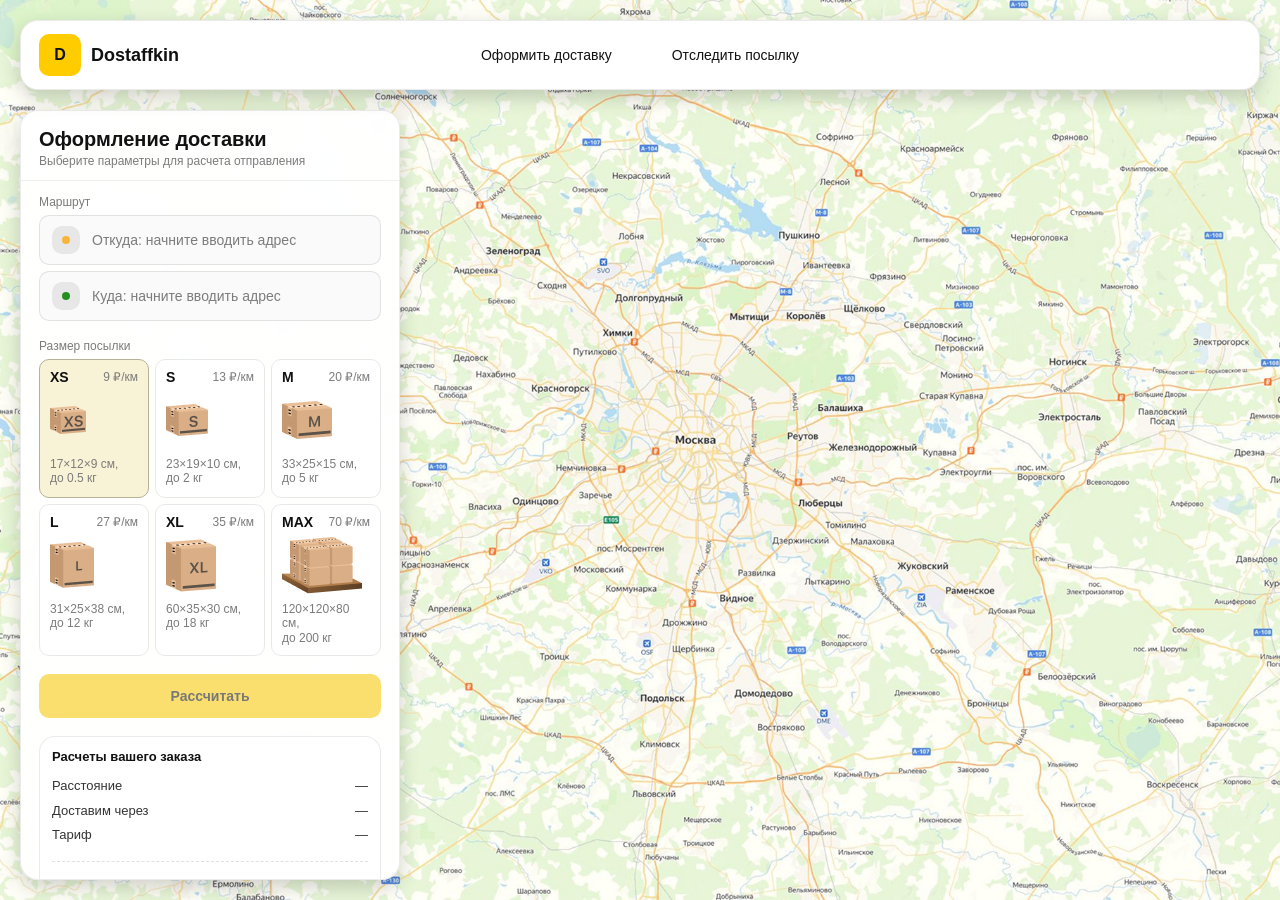
==== order.html @ 6a7c092a "added order page" ====
<!doctype html>
<html lang="ru">
  <head>
    <meta charset="utf-8" />
    <meta
      name="viewport"
      content="width=device-width,initial-scale=1,maximum-scale=1,user-scalable=0"
    />
    <title>Оформление доставки</title>

    <link rel="stylesheet" href="styles/base.css" />
    <link rel="stylesheet" href="styles/base_adaptive.css" />

    <link rel="stylesheet" href="styles/order.css" />
    <link rel="stylesheet" href="styles/order_adaptive.css" />
  </head>
  <body>
    <div id="map"></div>
    <header class="header">
      <a class="header-brand" href="#">
        <div class="header-logo">D</div>
        <div class="header-title">Dostaffkin</div>
      </a>
      <nav class="header-menu">
        <a class="header-link" href="#">Оформить <span>доставку</span></a>
        <a class="header-link" href="#">Отследить <span>посылку</span></a>
      </nav>
    </header>
    <aside class="main" id="sidebar">
      <div class="main-header">
        <div class="main-title">Оформление доставки</div>
        <div class="main-text">Выберите параметры для расчета отправления</div>
      </div>
      <div class="main-content">
        <div class="main-route">
          <div class="main-block-title">Маршрут</div>
          <div class="main-fields">
            <div class="main-field" id="fromField">
              <div class="main-pin"></div>
              <input
                id="from"
                placeholder="Откуда: начните вводить адрес"
                autocomplete="off"
              />
              <div
                class="main-ac"
                id="fromAc"
                role="listbox"
                aria-label="Подсказки адресов"
              ></div>
            </div>

            <div class="main-field" id="toField">
              <div class="main-pin"></div>
              <input
                id="to"
                placeholder="Куда: начните вводить адрес"
                autocomplete="off"
              />
              <div
                class="main-ac"
                id="toAc"
                role="listbox"
                aria-label="Подсказки адресов"
              ></div>
            </div>
          </div>
        </div>
        <div class="main-package">
          <div class="main-block-title">Размер посылки</div>

          <div class="main-sizes">
            <div class="main-size-card is-active" data-value="xs">
              <div class="main-size-top">
                <div class="main-size-label">XS</div>
                <div class="main-size-rate">9 ₽/км</div>
              </div>
              <div class="main-size-media">
                <img src="images/sizes/xs.png" alt="Короб XS" />
              </div>
              <div class="main-size-description">
                17×12×9 см,<br />до 0.5 кг
              </div>
            </div>

            <div class="main-size-card" data-value="s">
              <div class="main-size-top">
                <div class="main-size-label">S</div>
                <div class="main-size-rate">13 ₽/км</div>
              </div>
              <div class="main-size-media">
                <img src="images/sizes/s.png" alt="Короб S" />
              </div>
              <div class="main-size-description">23×19×10 см,<br />до 2 кг</div>
            </div>

            <div class="main-size-card" data-value="m">
              <div class="main-size-top">
                <div class="main-size-label">M</div>
                <div class="main-size-rate">20 ₽/км</div>
              </div>
              <div class="main-size-media">
                <img src="images/sizes/m.png" alt="Короб M" />
              </div>
              <div class="main-size-description">33×25×15 см,<br />до 5 кг</div>
            </div>

            <div class="main-size-card" data-value="l">
              <div class="main-size-top">
                <div class="main-size-label">L</div>
                <div class="main-size-rate">27 ₽/км</div>
              </div>
              <div class="main-size-media">
                <img src="images/sizes/l.png" alt="Короб L" />
              </div>
              <div class="main-size-description">
                31×25×38 см,<br />до 12 кг
              </div>
            </div>

            <div class="main-size-card" data-value="xl">
              <div class="main-size-top">
                <div class="main-size-label">XL</div>
                <div class="main-size-rate">35 ₽/км</div>
              </div>
              <div class="main-size-media">
                <img src="images/sizes/xl.png" alt="Короб XL" />
              </div>
              <div class="main-size-description">
                60×35×30 см,<br />до 18 кг
              </div>
            </div>

            <div class="main-size-card" data-value="max">
              <div class="main-size-top">
                <div class="main-size-label">MAX</div>
                <div class="main-size-rate">70 ₽/км</div>
              </div>
              <div class="main-size-media main-size-media-palleta">
                <img src="images/sizes/max.png" alt="Паллета" />
              </div>
              <div class="main-size-description">
                120×120×80 см,<br />до 200 кг
              </div>
            </div>
          </div>
        </div>
        <div class="main-calculate-block">
          <button
            id="calc"
            class="button calculate-button"
            type="button"
            disabled
          >
            Рассчитать
          </button>
        </div>
        <div class="main-result" id="result">
          <div class="main-result-title">Расчеты вашего заказа</div>
          <div class="main-result-lines">
            <div class="main-result-line">
              <span>Расстояние</span><span id="distanceValue">—</span>
            </div>
            <div class="main-result-line">
              <span>Доставим через</span><span id="durationValue">—</span>
            </div>
            <div class="main-result-line">
              <span>Тариф</span><span id="rateValue">—</span>
            </div>
          </div>
          <div class="main-price">
            <div class="main-price-label">Итого</div>
            <div class="main-price-value" id="totalValue">—</div>
          </div>
        </div>
        <div class="main-order-box">
          <div class="main-order-form" id="orderForm">
            <div class="main-order-title">Оформление доставки</div>
            <div class="main-block-info-row">
              <div class="main-block-title">Контакты</div>
              <div class="order-fields">
                <div class="main-field">
                  <input
                    id="customerName"
                    placeholder="Ваше имя"
                    autocomplete="off"
                  />
                </div>
                <div class="main-field">
                  <input
                    id="customerPhone"
                    placeholder="Ваш телефон"
                    autocomplete="off"
                    inputmode="tel"
                  />
                </div>
              </div>
            </div>
            <div class="main-block-info-row extra-info">
              <div class="main-block-title">Дополнительная информация</div>
              <div class="main-field textarea">
                <textarea
                  id="comment"
                  placeholder="Детали доставки и комментарии"
                ></textarea>
              </div>
            </div>
            <button
              id="submit"
              class="button main-submit-request"
              type="button"
              disabled
            >
              Отправить заявку
            </button>
          </div>

          <div class="main-order-success" id="orderSuccess">
            <div class="main-success-icon">✓</div>
            <div class="main-success-title">Заявка отправлена!</div>
            <div class="main-success-title">
              Номер отправления – <span id="orderId"></span>
            </div>
            <div class="main-success-subtitle">Мы скоро свяжемся с вами</div>
          </div>
        </div>
      </div>
    </aside>
  </body>
</html>
---- styles/base.css ----
*,
*::before,
*::after {
  box-sizing: border-box;
}

@font-face {
  font-family: "Roboto";
  src: url("../fonts/Roboto-Regular.ttf");
  font-weight: normal;
}

@font-face {
  font-family: "Roboto";
  src: url("../fonts/Roboto-Bold.ttf");
  font-weight: bold;
}

@font-face {
  font-family: "Roboto";
  src: url("../fonts/Roboto-Medium.ttf");
  font-weight: 500;
}

html,
body {
  margin: 0;
  color: #111111;
  font-family: "Roboto", sans-serif;
}

body {
  background: #fdfdfd;
}

.container {
  overflow: hidden;
  min-height: 100vh;
}

.header {
  border-radius: 18px;
  box-shadow: 0 7px 20px 0 #0000002e;
  backdrop-filter: blur(10px);
  background: #ffffff;
  left: 20px;
  border: 1px solid rgba(0, 0, 0, 0.08);
  position: fixed;
  right: 20px;
  top: 20px;
  padding: 14px 18px;
  height: 70px;
  display: flex;
  align-items: center;
  z-index: 6;
}

.header-brand {
  display: flex;
  align-items: center;
  text-decoration: none;
  gap: 10px;
}

.header-logo {
  width: 42px;
  height: 42px;
  border-radius: 10px;
  background: #ffcc00;
  display: grid;
  place-items: center;
  font-weight: bold;
  color: #111;
}

.header-title {
  font-size: 18px;
  font-weight: bold;
  color: #111111;
  text-decoration: none;
}

.header-menu {
  display: flex;
  align-items: center;
  gap: 60px;
  margin: 0;
  position: absolute;
  left: 50%;
  transform: translateX(-50%);
}

.header-link {
  font-size: 14px;
  color: #111111;
  text-decoration: none;
}

.button {
  border: 0;
  outline: none;
  height: 44px;
  border-radius: 10px;
  font-size: 14px;
  font-weight: bold;
  cursor: pointer;
  font-family: inherit;
  transition:
    transform 0.08s ease,
    opacity 0.12s ease;
  background: #dc6133;
  color: #111111;
  text-align: center;
  text-decoration: none;
}

.button:hover {
  background-color: #e5bc19;
}

.button:disabled {
  cursor: not-allowed;
  background-color: #fade6e;
  color: #787878;
  transform: none;
}

.button.button-white {
  background: #ffffff;
  border: 1px solid #111111;
}

.button.button-white:hover {
  background: rgb(241 241 241);
}

.main-field {
  display: flex;
  align-items: center;
  margin-top: 6px;
  gap: 10px;
  border: 1px solid #1111111a;
  background: #fafafa;
  border-radius: 10px;
  padding: 10px 12px;
  position: relative;
  box-sizing: border-box;
  height: 50px;
}

.main-field.textarea {
  height: auto;
}

.main-pin {
  width: 28px;
  height: 28px;
  border-radius: 10px;
  background: rgba(17, 17, 17, 0.08);
  display: grid;
  place-items: center;
  flex: 0 0 auto;
  position: relative;
}

.main-pin::before {
  content: "";
  width: 8px;
  height: 8px;
  border-radius: 999px;
  background: orange;
  opacity: 0.75;
  display: block;
}

.main-field:last-child .main-pin::before {
  background: green;
  opacity: 0.85;
}

input,
textarea {
  width: 100%;
  border: 0;
  outline: none;
  background: transparent;
  font-size: 14px;
  color: #111111;
  font-family: inherit;
}

textarea {
  resize: vertical;
  min-height: 72px;
  padding: 2px 0;
}

input::placeholder,
textarea::placeholder {
  color: #7c7c7c;
}

.main-field:focus-within {
  border-color: rgba(0, 0, 0, 0.2);
  box-shadow: 0 0 0 4px rgba(255, 204, 0, 0.35);
  background: rgba(255, 255, 255, 0.75);
}
---- styles/order.css ----
#map {
  background-image: url("../images/order-bg.jpg");
  background-size: cover;
  position: fixed;
  inset: 0;
}

.main {
  border-radius: 18px;
  box-shadow: 0 7px 20px 0 #0000002e;
  backdrop-filter: blur(10px);
  background: rgba(255, 255, 255, 0.96);
  left: 20px;
  border: 1px solid rgba(0, 0, 0, 0.08);
  position: fixed;
  top: 110px;
  bottom: 20px;
  width: 380px;
  display: flex;
  flex-direction: column;
  overflow: hidden;
  z-index: 5;
}

.main-header {
  padding: 18px 18px 12px 18px;
  border-bottom: 1px solid rgba(0, 0, 0, 0.06);
  display: flex;
  flex-direction: column;
}

.main-title {
  font-size: 20px;
  line-height: 100%;
  font-weight: bold;
}

.main-text {
  font-size: 12px;
  margin-top: 5px;
  color: #7c7c7c;
}

.main-content {
  padding: 14px 18px 18px 18px;
  overflow: auto;
  scrollbar-width: none;
  display: flex;
  flex-direction: column;
  gap: 18px;
  flex: 1;
}

.main-block-title {
  font-size: 12px;
  color: #7c7c7c;
}

.main-route .main-block-title,
.main-package .main-block-title {
  margin-bottom: 6px;
}

.main-sizes {
  display: grid;
  gap: 6px;
  grid-template-columns: repeat(3, 1fr);
}

.main-size-card {
  border: 1px solid #e8e8e7;
  background: #ffffff;
  border-radius: 10px;
  padding: 10px;
  cursor: pointer;
  user-select: none;
  transition:
    transform 0.08s ease,
    border-color 0.12s ease,
    background 0.12s ease;
  min-height: 139px;
}

.main-size-card:hover {
  transform: translateY(-1px);
}

.main-size-card.is-active {
  background-color: #f8f2d6;
  border-color: #b7b196;
}

.main-size-top {
  display: flex;
  align-items: center;
  justify-content: space-between;
}

.main-size-label {
  font-weight: bold;
  font-size: 14px;
  color: #111111;
  line-height: 100%;
}

.main-size-rate {
  font-size: 12px;
  color: #7c7c7c;
  line-height: 100%;
}

.main-size-media {
  margin-top: 8px;
  height: 57px;
}

.main-size-description {
  margin-top: 8px;
  font-size: 12px;
  color: #7c7c7c;
  line-height: 1.2;
}

.calculate-button {
  width: 100%;
}

.main-result {
  border: 1px solid rgba(0, 0, 0, 0.08);
  background: rgba(255, 255, 255, 0.75);
  border-radius: 16px;
  padding: 12px;
  line-height: 1.25;
}

.main-result-title {
  font-weight: bold;
  font-size: 13px;
  color: #111111;
  margin-bottom: 13px;
}

.main-result-lines {
  gap: 8px;
  display: flex;
  flex-direction: column;
}

.main-result-line {
  font-size: 13px;
  color: rgba(17, 17, 17, 0.85);
  display: flex;
  justify-content: space-between;
}

.main-price {
  margin-top: 18px;
  padding-top: 10px;
  border-top: 1px dashed rgba(0, 0, 0, 0.12);
  display: flex;
  align-items: baseline;
  justify-content: space-between;
}

.main-price-label {
  font-size: 12px;
  color: rgba(17, 17, 17, 0.55);
}

.main-price-value {
  font-size: 20px;
  font-weight: bold;
  color: #111111;
  letter-spacing: -0.3px;
}

.main-order-box {
  background: #ffffff;
  border: 1px solid #e8e8e7;
  border-radius: 10px;
  padding: 12px;
}

.main-order-title {
  margin-bottom: 8px;
  font-weight: bold;
  font-size: 14px;
  color: #111111;
}

.main-block-info {
  display: flex;
  flex-direction: column;
  gap: 6px;
}

.order-fields {
  display: grid;
  grid-template-columns: 1fr 1fr;
  column-gap: 10px;
  margin-top: 6px;
}

.main-block-info-row.extra-info {
  display: block;
  margin-top: 13px;
}

.main-submit-request {
  width: 100%;
  margin-top: 6px;
}

.main-order-success {
  display: none;
  text-align: center;
  padding: 22px 12px;
  gap: 12px;
}

.main-order-success.is-visible {
  display: flex;
  flex-direction: column;
  align-items: center;
}

.main-success-icon {
  width: 56px;
  height: 56px;
  border-radius: 50%;
  background: #16a34a;
  color: #ffffff;
  display: grid;
  place-items: center;
  font-size: 30px;
}

.main-success-title {
  font-size: 14px;
  font-weight: bold;
  color: #111111;
}

.main-success-subtitle {
  font-size: 12px;
  color: rgba(17, 17, 17, 0.55);
  line-height: 1.3;
}
---- styles/order_adaptive.css ----
@media (max-width: 767px) {
  .main {
    left: 10px;
    right: 10px;
    top: 50%;
    bottom: 12px;
    width: auto;
    max-width: none;
  }
}

@media (max-width: 420px) {
  .main-sizes {
    grid-template-columns: repeat(2, 1fr);
  }
}
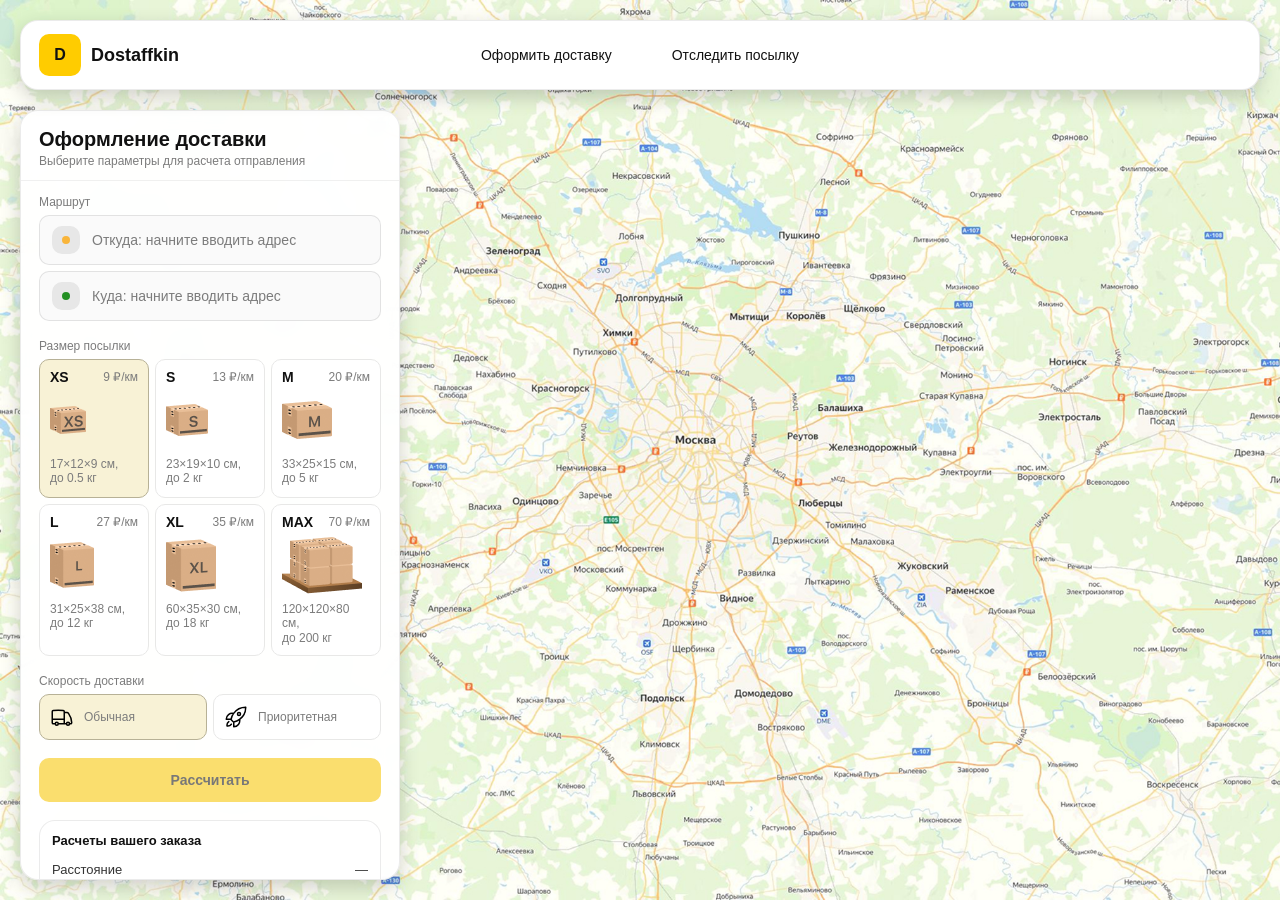
==== commit 3f687af6: "added speed block for order form" ====
--- a/order.html
+++ b/order.html
@@ -17,13 +17,15 @@
   <body>
     <div id="map"></div>
     <header class="header">
-      <a class="header-brand" href="#">
+      <a class="header-brand" href="./index.html">
         <div class="header-logo">D</div>
         <div class="header-title">Dostaffkin</div>
       </a>
       <nav class="header-menu">
         <a class="header-link" href="#">Оформить <span>доставку</span></a>
-        <a class="header-link" href="#">Отследить <span>посылку</span></a>
+        <a class="header-link" href="./track.html"
+          >Отследить <span>посылку</span></a
+        >
       </nav>
     </header>
     <aside class="main" id="sidebar">
@@ -142,6 +144,28 @@
               <div class="main-size-description">
                 120×120×80 см,<br />до 200 кг
               </div>
+            </div>
+          </div>
+        </div>
+        <div class="main-speed">
+          <div class="main-block-title">Скорость доставки</div>
+
+          <div class="main-speeds">
+            <div class="main-speed-card is-active" data-value="regular">
+              <img
+                class="main-speed-media"
+                src="images/icons/regular.svg"
+                alt="Regular"
+              />
+              <div class="main-speed-description">Обычная</div>
+            </div>
+            <div class="main-speed-card" data-value="fast">
+              <img
+                class="main-speed-media"
+                src="images/icons/fast.svg"
+                alt="Fast"
+              />
+              <div class="main-speed-description">Приоритетная</div>
             </div>
           </div>
         </div>
--- a/styles/order.css
+++ b/styles/order.css
@@ -121,6 +121,47 @@
   line-height: 1.2;
 }
 
+.main-speed .main-block-title {
+  margin-bottom: 6px;
+}
+
+.main-speeds {
+  display: grid;
+  gap: 6px;
+  grid-template-columns: repeat(2, 1fr);
+}
+
+.main-speed-card {
+  border: 1px solid #e8e8e7;
+  background: #ffffff;
+  border-radius: 10px;
+  padding: 10px;
+  cursor: pointer;
+  user-select: none;
+  transition:
+    transform 0.08s ease,
+    border-color 0.12s ease,
+    background 0.12s ease;
+  display: flex;
+  align-items: center;
+  gap: 10px;
+}
+
+.main-speed-card:hover {
+  transform: translateY(-1px);
+}
+
+.main-speed-card.is-active {
+  background-color: #f8f2d6;
+  border-color: #b7b196;
+}
+
+.main-speed-description {
+  font-size: 12px;
+  color: #7c7c7c;
+  line-height: 1.2;
+}
+
 .calculate-button {
   width: 100%;
 }
